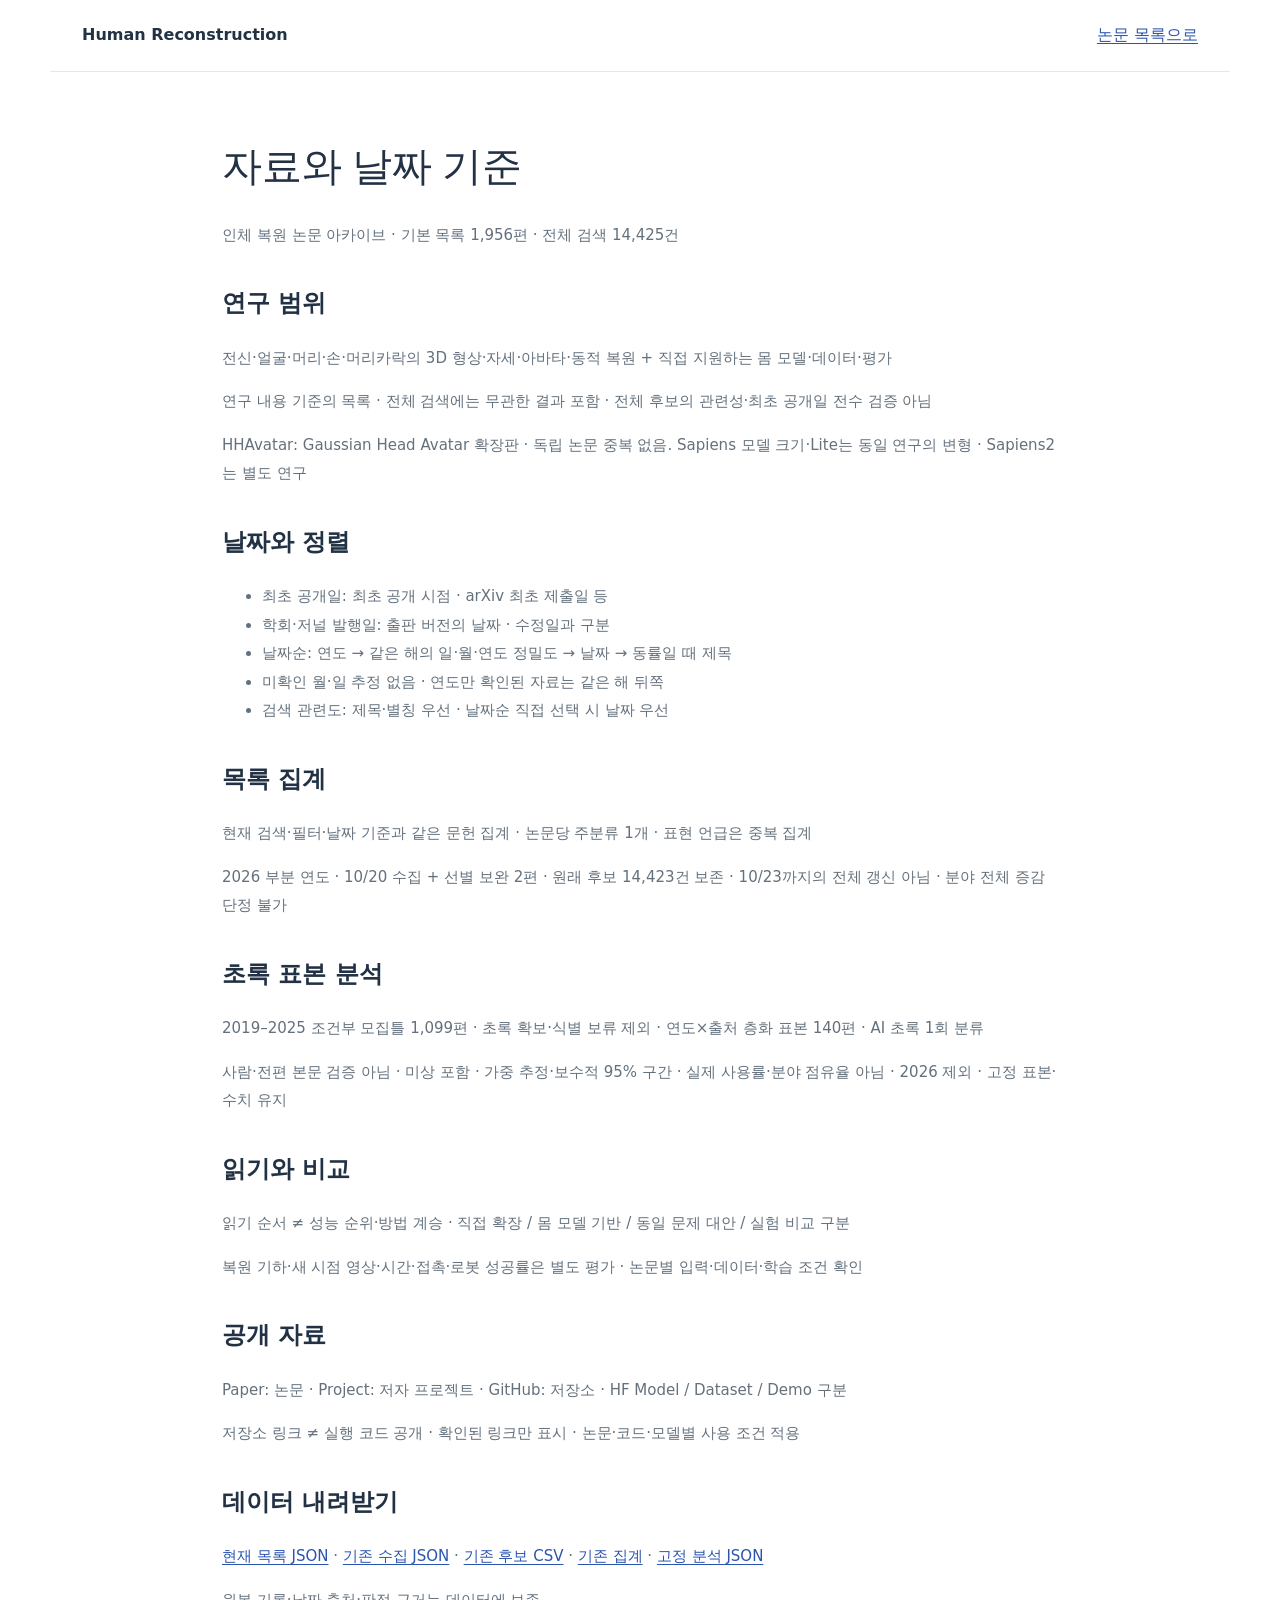
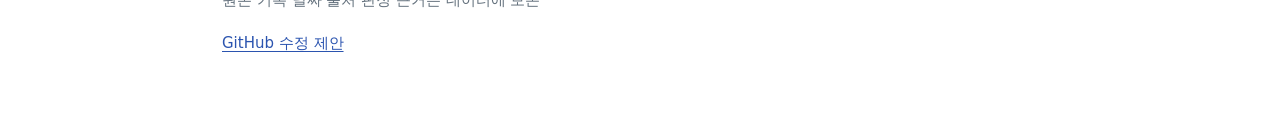
==== about.html @ 9944b43e "Add SACHA semantic Gaussian head avatar compression guide" ====
<!doctype html><html lang="ko"><head><meta charset="utf-8"><meta name="viewport" content="width=device-width,initial-scale=1"><title>자료와 날짜 기준 · Human Reconstruction</title><link rel="stylesheet" href="site.css"></head><body><header class="header"><a class="brand" href="./">Human Reconstruction</a><a href="./">논문 목록으로</a></header><main class="about">
<h1>자료와 날짜 기준</h1><p>인체 복원 논문 아카이브 · 기본 목록 1,956편 · 전체 검색 14,425건</p>
<h2>연구 범위</h2><p>전신·얼굴·머리·손·머리카락의 3D 형상·자세·아바타·동적 복원 + 직접 지원하는 몸 모델·데이터·평가</p><p>연구 내용 기준의 목록 · 전체 검색에는 무관한 결과 포함 · 전체 후보의 관련성·최초 공개일 전수 검증 아님</p><p>HHAvatar: Gaussian Head Avatar 확장판 · 독립 논문 중복 없음. Sapiens 모델 크기·Lite는 동일 연구의 변형 · Sapiens2는 별도 연구</p>
<h2 id="statistics">날짜와 정렬</h2><ul><li>최초 공개일: 최초 공개 시점 · arXiv 최초 제출일 등</li><li>학회·저널 발행일: 출판 버전의 날짜 · 수정일과 구분</li><li>날짜순: 연도 → 같은 해의 일·월·연도 정밀도 → 날짜 → 동률일 때 제목</li><li>미확인 월·일 추정 없음 · 연도만 확인된 자료는 같은 해 뒤쪽</li><li>검색 관련도: 제목·별칭 우선 · 날짜순 직접 선택 시 날짜 우선</li></ul>
<h2>목록 집계</h2><p>현재 검색·필터·날짜 기준과 같은 문헌 집계 · 논문당 주분류 1개 · 표현 언급은 중복 집계</p><p>2026 부분 연도 · 10/20 수집 + 선별 보완 2편 · 원래 후보 14,423건 보존 · 10/23까지의 전체 갱신 아님 · 분야 전체 증감 단정 불가</p>
<h2>초록 표본 분석</h2><p>2019–2025 조건부 모집틀 1,099편 · 초록 확보·식별 보류 제외 · 연도×출처 층화 표본 140편 · AI 초록 1회 분류</p><p>사람·전편 본문 검증 아님 · 미상 포함 · 가중 추정·보수적 95% 구간 · 실제 사용률·분야 점유율 아님 · 2026 제외 · 고정 표본·수치 유지</p>
<h2>읽기와 비교</h2><p>읽기 순서 ≠ 성능 순위·방법 계승 · 직접 확장 / 몸 모델 기반 / 동일 문제 대안 / 실험 비교 구분</p><p>복원 기하·새 시점 영상·시간·접촉·로봇 성공률은 별도 평가 · 논문별 입력·데이터·학습 조건 확인</p>
<h2>공개 자료</h2><p>Paper: 논문 · Project: 저자 프로젝트 · GitHub: 저장소 · HF Model / Dataset / Demo 구분</p><p>저장소 링크 ≠ 실행 코드 공개 · 확인된 링크만 표시 · 논문·코드·모델별 사용 조건 적용</p>
<h2>데이터 내려받기</h2><p><a href="data/reader.json">현재 목록 JSON</a> · <a href="downloads/reference.json">기존 수집 JSON</a> · <a href="downloads/candidates.csv">기존 후보 CSV</a> · <a href="data/statistics.json">기존 집계</a> · <a href="data/research-analysis-v1.json">고정 분석 JSON</a></p><p>원본 기록·날짜 출처·판정 근거는 데이터에 보존</p><p><a href="https://github.com/minoTrey/Human-Reconstruction-Paper-Collection">GitHub 수정 제안</a></p></main></body></html>
---- site.css ----
:root{--paper:#fff;--ink:#223244;--muted:#64717d;--blue:#2b54af;--rule:#e2e8ee;--wash:#f6f8fb;--cyan:#36756e;--orange:#b36a36}
*{box-sizing:border-box}html{scroll-behavior:smooth;scroll-padding-top:20px}body{margin:0;background:var(--paper);color:var(--ink);font:16px/1.65 "Segoe UI","Malgun Gothic",system-ui,sans-serif}button,input,select{font:inherit;color:inherit}button,select,summary{cursor:pointer}a{color:var(--blue);text-underline-offset:3px}a:hover{color:#16377e}button{background:none}button:disabled{cursor:default;opacity:.4}[hidden]{display:none!important}:focus-visible{outline:3px solid #557dd0;outline-offset:3px}.sr-only{position:absolute;width:1px;height:1px;padding:0;margin:-1px;overflow:hidden;clip:rect(0,0,0,0);white-space:nowrap;border:0}.skip{position:absolute;top:-80px;left:20px;z-index:40;background:var(--blue);color:white;padding:10px}.skip:focus{top:10px}
.header,main,footer{max-width:1180px;margin:auto;padding:0 32px}.header{min-height:72px;display:flex;align-items:center;justify-content:space-between;gap:24px;border-bottom:1px solid var(--rule)}.brand{display:flex;align-items:center;gap:10px;text-decoration:none;color:var(--ink);font-size:16px;font-weight:650;white-space:nowrap}.brand svg{width:25px;height:30px;fill:none;stroke:var(--blue);stroke-width:1.3}.brand svg .gridline{stroke:#809bc1;stroke-width:.7}.header nav{display:flex;align-items:center;gap:25px}.header nav a{color:var(--muted);text-decoration:none;font-size:14px;padding:22px 0;border-bottom:2px solid transparent;white-space:nowrap}.header nav a[aria-current]{color:var(--blue);border-color:var(--blue)}.hero{padding:30px 0 24px}.hero h1{font:normal 36px/1.2 Cambria,Georgia,serif;letter-spacing:-.6px;margin:0 0 9px}.hero p{margin:0;color:var(--muted);font-size:14px}.catalog{padding-bottom:40px}
.primary-filters{display:grid;grid-template-columns:minmax(220px,1fr) 190px 150px;gap:14px;align-items:end}.filter-field label,.scope-fields label{display:block;font-size:12px;color:var(--muted);margin:0 0 5px}.primary-filters input,.filter-field select,.scope-fields select,.statistics-controls select{width:100%;height:46px;border:1px solid #cbd5df;border-radius:5px;background:white;padding:0 12px;font-size:14px;min-width:0}.primary-filters input{height:48px;font-size:16px;padding:0 16px}.primary-filters input::placeholder{color:#7c8792}#advanced-filters{margin-top:9px}#advanced-filters>summary{display:flex;gap:9px;align-items:center;width:max-content;font-size:13px;color:var(--muted);min-height:38px;list-style:none}#advanced-filters>summary::before{content:"+";font-size:17px;color:var(--blue)}#advanced-filters[open]>summary::before{content:"−"}#advanced-count{color:var(--blue)}.advanced-grid{display:grid;grid-template-columns:repeat(3,minmax(0,1fr));gap:16px;padding:18px;background:var(--wash);border:1px solid var(--rule);border-radius:5px}.scope-fields{display:grid;grid-template-columns:1fr 1fr;gap:14px;margin-top:16px}.scope-fields p{grid-column:1/-1;margin:0;font-size:12px;color:var(--muted)}.filter-help{font-size:12px;color:var(--muted);margin:12px 0 18px}.results-bar{display:flex;align-items:center;justify-content:space-between;gap:18px;border-bottom:1px solid #9eacb9;padding:10px 0 13px;margin:0}.results-title,.result-tools{display:flex;align-items:center;gap:13px}.results-title h2{margin:0;font-size:17px;font-weight:650}.results-title p{margin:0;font-size:13px;color:var(--muted)}.reset{border:0;padding:7px 0;color:var(--muted);font-size:13px;text-decoration:underline;text-underline-offset:3px}.result-tools select{font-size:13px;border:0;background:white;max-width:130px;padding:7px 4px}.paper-row{position:relative;display:grid;grid-template-columns:58px minmax(0,1fr);gap:18px;padding:21px 0 20px;border-bottom:1px solid var(--rule)}.paper-year{font:normal 21px/1.5 Cambria,Georgia,serif;color:var(--muted)}.paper-year small{display:block;font:11px "Segoe UI",sans-serif;margin-top:3px}.paper-body{min-width:0}.paper-meta{display:flex;flex-wrap:wrap;align-items:center;gap:12px;color:var(--muted);font-size:12px;margin:0 0 5px;line-height:1.5}.paper-meta span+span:before{content:"·";margin-right:12px;color:#a7b0b8}.paper-row h3{font-size:18px;line-height:1.45;font-weight:600;letter-spacing:-.1px;margin:0 0 7px;max-width:960px}.title-button{font:inherit;text-align:left;border:0;padding:0;color:var(--ink);line-height:inherit;cursor:pointer;max-width:100%;overflow-wrap:anywhere}.title-button:hover{color:var(--blue)}.paper-summary{margin:0 0 9px;color:var(--muted);font-size:14px;line-height:1.75;max-width:900px}.paper-actions{display:flex;gap:20px;align-items:center;flex-wrap:wrap;min-height:28px}.paper-actions>a,.paper-actions>button,.paper-tools>summary{font-size:13px;padding:3px 0;border:0;line-height:1.6}.paper-actions>a{text-decoration:underline}.paper-actions>button{color:var(--muted)}.paper-actions>button[aria-pressed=true]{color:var(--blue);font-weight:650}.paper-tools{position:relative}.paper-tools>summary{color:var(--muted);list-style:none}.paper-tools>summary::after{content:" ▾";color:#8997a5}.paper-tool-content{position:absolute;top:100%;right:0;background:white;border:1px solid var(--rule);border-radius:6px;box-shadow:0 8px 24px #22324416;padding:14px 16px;width:280px;z-index:12;font-size:12px}.paper-tool-content button{border:0;color:var(--blue);padding:6px 0;font-size:13px}.paper-tool-content p{color:var(--muted);font-size:12px}.paper-tags{display:flex;gap:7px;flex-wrap:wrap;color:var(--muted);font-size:12px}.paper-tags span:not(:last-child):after{content:","}.pagination{display:flex;justify-content:center;align-items:center;gap:25px;margin:28px 0 10px;font-size:14px}.pagination button{border:1px solid var(--rule);border-radius:5px;background:white;padding:8px 20px;min-height:42px}.empty{padding:65px 10px;text-align:center}.empty h3{font-size:23px;font-weight:500}.empty p{color:var(--muted);font-size:14px}.empty button{border:1px solid var(--rule);padding:10px 15px;border-radius:5px;background:var(--blue);color:white}
.dashboard,.comparison,.reading-section,.history,.directions{padding:28px 0 40px}.section-head{display:flex;align-items:center;justify-content:space-between;gap:24px;margin-bottom:22px}.section-head h2{font:normal 30px/1.3 Cambria,Georgia,"Malgun Gothic",serif;margin:0 0 8px;letter-spacing:-.4px}.section-head p{margin:0;font-size:14px;color:var(--muted)}.quiet-link{white-space:nowrap;font-size:13px}.statistics-controls{display:flex;gap:18px;align-items:end;margin:0 0 22px}.statistics-controls label{font-size:12px;color:var(--muted)}.statistics-controls select{display:block;min-width:240px;margin-top:5px}.chart-grid{display:grid;grid-template-columns:1.4fr 1fr;gap:22px}.chart{padding:21px 20px 16px;border:1px solid var(--rule);border-radius:6px;min-width:0}.chart-head{display:flex;align-items:baseline;justify-content:space-between;gap:10px;margin-bottom:17px}.chart-head h3{margin:0;font-size:16px;font-weight:600}.chart-head>span{font-size:12px;color:var(--muted)}.chart-body svg{display:block;width:100%}.chart-note,.dashboard-note{font-size:12px;color:var(--muted);line-height:1.75;margin:10px 0 0}.dashboard-note{margin-top:18px}.partial-key{display:inline-block;width:9px;height:9px;background:var(--orange);margin-right:6px}.scroll-hint{font-size:13px;color:var(--muted);line-height:1.7;margin:12px 0 18px}.chart-values{font-size:13px;margin-top:14px}.chart-values summary{padding:8px 0;color:var(--blue)}.chart-values p{font-size:12px;color:var(--muted)}.value-scroll{overflow:auto;max-height:330px}.chart-values table{border-collapse:collapse;width:100%;font-size:13px}.chart-values th,.chart-values td{padding:8px;border-bottom:1px solid var(--rule);text-align:left}.heatmap{overflow:auto}.heatmap svg{min-width:700px}
#compare-status{font-size:14px;color:var(--muted);margin-bottom:20px}.comparison button,.reading-section button{color:var(--blue);border:0;padding:6px 0;font-size:13px;line-height:1.7;text-align:left}.comparison #clear-compare{border:1px solid var(--rule);border-radius:5px;padding:8px 13px;white-space:nowrap}.compare-scroll{overflow:auto;max-width:100%}.compare-table{border-collapse:collapse;min-width:720px;width:100%;font-size:14px;line-height:1.8}.compare-table td,.compare-table th{padding:18px 14px;border:1px solid var(--rule);vertical-align:top;text-align:left;min-width:210px;max-width:330px}.compare-table th:first-child{min-width:135px;background:var(--wash)}.compare-table thead th{background:var(--wash)}.compare-table thead th>button:first-child{font-weight:600;color:var(--ink);font-size:14px;margin-bottom:8px}.compare-table thead button{display:block}.compare-table thead button+button{font-size:12px;color:var(--muted)}.field-status{display:block;color:var(--orange);font-size:12px;margin-bottom:5px}.field-sources{margin-top:7px;font-size:12px;color:var(--muted)}.field-sources summary{width:max-content;color:var(--muted)}.field-sources a{display:inline-block;margin-right:10px;padding:5px 0}.unknown{color:var(--muted)}.mobile-comparisons{display:none}#compare-tray{position:fixed;bottom:16px;right:24px;display:flex;align-items:center;gap:18px;padding:12px 18px;background:var(--ink);color:white;border-radius:6px;z-index:15;font-size:13px;box-shadow:0 3px 12px #22324425}#compare-tray a{color:white}
.path-layout{display:grid;grid-template-columns:250px minmax(0,1fr);gap:36px}#path-navigation{display:flex;flex-direction:column;align-items:stretch;gap:5px}#path-navigation button{padding:12px 14px;color:var(--muted);border-left:3px solid transparent;font-size:14px;min-height:48px}#path-navigation button[aria-pressed=true]{color:var(--blue);border-color:var(--blue);background:var(--wash)}.reading-path h3{font-size:21px;margin:0 0 10px;font-weight:600}.reading-path>p{font-size:14px;color:var(--muted);margin:0 0 18px}.reading-path ol{padding-left:26px;columns:auto;margin:0}.reading-path li{padding:16px 0 18px 8px;border-bottom:1px solid var(--rule)}.reading-path li::marker{color:#8c9aaa;font-size:14px}.reading-path li>button:first-child{font-size:16px;line-height:1.5;color:var(--ink);font-weight:600;padding:0}.reading-path li p{font-size:14px;color:var(--muted);margin:8px 0}.reading-path li>button:last-child{font-size:12px;color:var(--muted);padding:4px 0}.relations-browser{border-top:1px solid var(--rule);margin-top:32px;padding-top:18px}.relations-browser>summary{font-size:16px;min-height:44px;color:var(--ink)}.relations-browser>summary span{display:block;font-size:12px;color:var(--muted);margin-left:18px}.relations-browser h3{font-size:20px}.relations-browser p{color:var(--muted);font-size:14px}.relations-browser>select{font-size:14px;min-height:42px;padding:7px 10px;border:1px solid var(--rule);border-radius:4px;background:white}#relationship-list{display:grid;grid-template-columns:1fr 1fr;gap:18px;margin-top:20px}.relationship{padding:18px 0;border-top:1px solid var(--rule)}.relationship .field-status{color:var(--cyan)}.relationship>div{font-size:16px}.relationship button{font-size:16px;font-weight:600}.relationship p{font-size:13px;margin:8px 0}.relationship>a{font-size:12px}.timeline{display:grid;grid-template-columns:repeat(5,minmax(0,1fr));margin:35px 0;gap:20px}.timeline>a{padding:18px 0 0;border-top:2px solid #afc1d8;color:inherit;text-decoration:none}.timeline span{font:21px Cambria,serif;color:var(--blue)}.timeline h3{font-size:16px;margin:10px 0}.timeline p{font-size:14px;color:var(--muted);margin:0}.timeline small{display:block;font-size:12px;color:var(--muted);margin-top:12px}.lineage{padding:22px;background:var(--wash);border-radius:6px;display:grid;grid-template-columns:1fr 1fr;gap:28px}.lineage h3{font-size:17px;margin:0 0 10px}.lineage p{font-size:14px;color:var(--muted);margin:0}.method-route{display:flex;gap:12px;align-items:center;flex-wrap:wrap}.method-route span{font-size:14px}.method-route small{display:block;font-size:11px;color:var(--muted)}.method-route em{font-size:11px;color:var(--muted)}.directions{border-top:1px solid var(--rule)}.direction-grid{display:grid;grid-template-columns:1fr 1fr;gap:24px 40px}.direction-grid article{border-bottom:1px solid var(--rule);padding:10px 0 22px}.direction-grid article>span{font-size:12px;color:var(--blue)}.direction-grid h3{font-size:20px;font-weight:600;margin:8px 0 10px}.direction-grid p{font-size:14px;color:var(--muted);line-height:1.85}.direction-grid article>div{display:flex;gap:18px;font-size:13px}
footer{border-top:1px solid var(--rule);padding-top:25px;padding-bottom:30px;display:flex;justify-content:space-between;gap:25px;font-size:12px;color:var(--muted)}footer small{display:block;margin-top:5px}footer nav{display:flex;gap:20px;flex-wrap:wrap}footer a{color:var(--muted)}dialog{border:1px solid var(--rule);border-radius:8px;max-width:800px;width:calc(100% - 36px);max-height:90vh;padding:34px;color:var(--ink);background:white}dialog::backdrop{background:#22324466}#close-dialog{position:sticky;top:0;float:right;z-index:2;border:1px solid var(--rule);border-radius:50%;width:40px;height:40px;background:white;font-size:24px;line-height:1}dialog h2{font-size:25px;line-height:1.4;margin:20px 0}dialog h3{font-size:17px;margin:26px 0 12px}dialog p,dialog td,dialog th,dialog li{font-size:14px}dialog table{border-collapse:collapse;width:100%;margin:14px 0}dialog td,dialog th{padding:12px 8px;border-bottom:1px solid var(--rule);vertical-align:top;text-align:left}dialog th{width:135px;font-weight:500;color:var(--muted)}dialog .detail-muted{font-size:12px;color:var(--muted)}dialog .detail-links{display:flex;gap:18px;flex-wrap:wrap;align-items:center}dialog .detail-links button{border:0;color:var(--blue);font-size:13px;padding:7px 0}.badge{display:inline-block;font-size:12px;color:var(--muted);margin-right:10px}dialog .source-list{padding-left:20px}dialog .source-list li{margin:8px 0;overflow-wrap:anywhere}dialog pre{font-size:12px;white-space:pre-wrap;overflow-wrap:anywhere}.identity-note{padding:14px;background:var(--wash);font-size:13px}.toast{position:fixed;bottom:20px;left:50%;transform:translateX(-50%);background:var(--ink);color:white;z-index:30;padding:12px 18px;border-radius:5px;font-size:13px;max-width:90vw}.about{max-width:900px;padding-top:40px;padding-bottom:60px}.about h1{font:40px Cambria,serif}.about h2{font-size:24px;margin-top:35px}.about p,.about li{font-size:15px;color:var(--muted);line-height:1.9}.about table{border-collapse:collapse;width:100%;font-size:14px}.about td,.about th{text-align:left;padding:14px 10px;border-bottom:1px solid var(--rule)}.about code{overflow-wrap:anywhere}
@media(max-width:1000px){.header,main,footer{padding-left:26px;padding-right:26px}.header nav{gap:20px}.primary-filters{grid-template-columns:1fr 170px 140px}.chart-grid{grid-template-columns:1fr}.path-layout{grid-template-columns:210px 1fr;gap:25px}.lineage{grid-template-columns:1fr}.chart-head{flex-wrap:wrap}.timeline{gap:15px}}
@media(max-width:700px){html{scroll-padding-top:16px}.header,main,footer{padding-left:20px;padding-right:20px}.header{min-height:0;display:block;padding-top:14px}.brand{font-size:15px;margin-bottom:7px}.brand svg{height:24px;width:21px}.header nav{gap:23px;justify-content:flex-start;overflow:auto}.header nav a{font-size:13px;padding:9px 0 12px;min-height:43px}.hero{padding:23px 0 19px}.hero h1{font-size:28px;line-height:1.2;letter-spacing:-.35px;margin-bottom:10px}.hero p{font-size:13px;line-height:1.7}.primary-filters{grid-template-columns:1fr 125px;gap:11px 12px}.search-field{grid-column:1/-1}.primary-filters input{font-size:16px;height:48px}.filter-field label{font-size:12px}.filter-field select{font-size:14px;height:42px;padding:0 10px}#advanced-filters{margin-top:7px}.advanced-grid{grid-template-columns:1fr 1fr;gap:14px 12px;padding:14px}.scope-fields{grid-template-columns:1fr;gap:13px}.scope-fields p{grid-column:auto}.scope-fields select{font-size:14px}.results-bar{padding:7px 0 10px}.results-title{gap:9px;flex-wrap:wrap}.results-title h2{font-size:16px}.results-title p{font-size:12px}.result-tools{gap:9px}.reset,.result-tools select{font-size:12px}.result-tools select{max-width:106px}.paper-row{display:block;padding:19px 0 18px}.paper-year{position:absolute;top:19px;left:0;font:13px/1.5 "Segoe UI",sans-serif}.paper-year small{font-size:10px;margin:2px 0 0}.paper-meta{padding-left:59px;min-height:20px;font-size:12px;margin-bottom:8px;gap:8px}.paper-meta span+span:before{margin-right:8px}.paper-row h3{font-size:17px;line-height:1.5;margin-bottom:7px}.paper-summary{font-size:13px;line-height:1.8;margin:4px 0 6px}.paper-actions{gap:19px;min-height:40px}.paper-actions>a,.paper-actions>button,.paper-tools>summary{font-size:13px;min-height:40px;display:inline-flex;align-items:center}.paper-tool-content{right:0;width:255px}.pagination{gap:22px;font-size:14px;margin-top:24px}.pagination button{min-height:44px}.dashboard,.comparison,.reading-section,.history,.directions{padding:23px 0 30px}.section-head{display:block;margin-bottom:19px}.section-head h2{font-size:27px}.section-head p{font-size:13px;line-height:1.8}.quiet-link{display:inline-block;margin-top:10px}.statistics-controls{display:grid;grid-template-columns:1fr;gap:12px}.statistics-controls select{width:100%;min-width:0;font-size:14px}.chart-grid{grid-template-columns:1fr;gap:17px}.chart{padding:18px 16px}.chart-head{margin-bottom:18px;gap:8px}.chart-head h3{font-size:16px}.chart-head>span{font-size:12px}.chart-note{font-size:12px}.heatmap svg{min-width:700px}.scroll-hint{font-size:12px}.value-scroll{max-height:300px}.chart-values table{font-size:13px}.comparison #clear-compare{margin-top:14px}.compare-scroll,.comparison>#compare-content>.scroll-hint{display:none}.mobile-comparisons{display:block}.mobile-comparisons>label{display:block;color:var(--muted);font-size:13px;margin:0 0 7px}.mobile-comparisons>select{display:block;width:100%;height:46px;padding:0 10px;font-size:15px;border:1px solid #cbd5df;border-radius:5px;background:white;margin-bottom:20px}.mobile-comparisons article{padding:20px 0;border-top:1px solid var(--rule)}.mobile-comparisons h3{font-size:16px;line-height:1.5;margin:0 0 13px}.mobile-comparisons h3 button{font-size:16px;color:var(--ink);font-weight:600;padding:0}.mobile-comparisons article>div{font-size:14px;line-height:1.9}.field-sources{font-size:12px}#compare-tray{right:16px;bottom:12px;padding:11px 15px;font-size:13px}.path-layout{display:block}#path-navigation{display:grid;grid-template-columns:1fr;gap:0;margin-bottom:22px;border-bottom:1px solid var(--rule)}#path-navigation button{padding:10px 12px;min-height:44px;font-size:13px}.reading-path h3{font-size:20px}.reading-path ol{padding-left:21px}.reading-path li{padding-left:5px}.reading-path li>button:first-child{font-size:16px}.reading-path li p{font-size:13px}.reading-path li>button:last-child{min-height:36px}.relations-browser>summary span{font-size:12px}.relations-browser h3{font-size:19px}#relationship-list{grid-template-columns:1fr;gap:10px}.timeline{display:block;margin:25px 0}.timeline>a{display:block;border-top:0;border-left:2px solid #afc1d8;padding:0 0 24px 19px;margin:0}.timeline h3{font-size:16px;margin:7px 0}.timeline p{font-size:13px}.timeline small{font-size:12px;margin-top:8px}.lineage{padding:19px;gap:22px}.lineage p{font-size:13px}.method-route{gap:12px}.direction-grid{grid-template-columns:1fr;gap:12px}.direction-grid h3{font-size:19px}.direction-grid p{font-size:14px}.direction-grid article>div{font-size:13px}footer{display:block;padding-top:23px;padding-bottom:70px}footer nav{margin-top:18px;gap:13px 18px}dialog{width:calc(100% - 24px);padding:24px 19px;max-height:93vh}#close-dialog{width:40px;height:40px}dialog h2{font-size:22px;line-height:1.45}dialog td,dialog th{font-size:13px;padding:11px 5px}dialog th{width:95px}.about h1{font-size:34px}.about p,.about li{font-size:14px}.about table{font-size:13px}.toast{width:max-content;max-width:90vw}}
@media(prefers-reduced-motion:reduce){html{scroll-behavior:auto}*{transition:none!important}}

.method-facts{margin:16px 0}.method-facts>div{padding:14px 0;border-bottom:1px solid var(--rule)}.method-facts dt{font-size:12px;color:var(--muted);margin-bottom:6px}.method-facts dd{font-size:15px;line-height:1.85;margin:0}.method-extra,.bibliography-table,.original-notes{margin:18px 0}.method-extra>summary,.bibliography-table>summary,.original-notes>summary{font-size:14px;padding:8px 0}.original-notes>summary{font-size:12px;color:var(--muted)}

@media(max-width:700px){.paper-tools{position:static}.paper-tool-content{top:auto;right:0}.header nav a{min-height:44px}}

.reading-search{font-size:13px;color:var(--muted);display:flex;align-items:center;gap:16px;flex-wrap:wrap;margin:0 0 22px}.reading-search button{font-size:13px;padding:4px 0;color:var(--blue)}

/* Focused reader controls; keep data-management notes out of the primary path. */
.search-note:empty{display:none}.search-note{font-size:12px;color:var(--muted);margin:8px 0 0;line-height:1.7}.statistics-selection{border-left:3px solid var(--blue);padding:3px 0 3px 15px;margin:18px 0 22px}.statistics-selection p{font-size:14px;margin:4px 0;line-height:1.7}#statistics-selection{color:var(--muted);font-size:13px}.statistics-selection button{font-size:13px;min-height:44px;padding:8px 0}.partial-year-note{font-size:12px;color:#925024;margin:12px 0 0;line-height:1.6}.heat-zero,.heat-scale{display:inline-block;width:18px;height:11px;vertical-align:middle;margin:0 4px}.heat-zero{background:#edf2f7;border:1px solid #ccd5df}.heat-scale{width:65px;background:linear-gradient(to right,#cbd4ef,#284dc3)}[data-heat-value]{cursor:pointer}[data-heat-value]:focus{stroke:#101d38;stroke-width:2;outline:none}#heatmap-value{min-height:24px}.chart-values select{margin:12px 0 8px 10px;max-width:100%;min-height:44px;border:1px solid #cbd5df;padding:6px 10px;background:white}.chart.coverage>summary{font-size:14px;cursor:pointer;color:var(--muted)}.chart.coverage .chart-head{margin-top:20px}.remove-comparison{font-size:13px;min-height:44px;float:right;margin:0 0 8px 10px}.mobile-comparisons article:after{content:"";display:block;clear:both}body:has(#trends:not([hidden])) #compare-tray{position:static;width:max-content;margin:18px 0 0;box-shadow:none}
@media(max-width:700px){.paper-actions{gap:10px;flex-wrap:wrap}.paper-actions>a,.paper-actions>button,.paper-tools>summary{min-height:44px;min-width:44px;justify-content:center}.paper-meta{font-size:13px}.paper-tools>summary{min-width:55px}.chart-values select{margin-left:0;display:block;width:100%}.mobile-comparisons .remove-comparison{float:none;margin:0 0 7px;padding:0;color:var(--blue)}.statistics-selection p{font-size:13px}.statistics-selection{padding-left:12px}.reading-path li>button:last-child{min-height:44px}}

.statistics-selection button{border:0;background:transparent;color:var(--blue);text-decoration:underline;text-underline-offset:3px;cursor:pointer}.statistics-selection button:hover{text-decoration-thickness:2px}

.paper-year small{display:block}.additional-sources{margin:18px 0}.additional-sources summary{font-size:13px;color:var(--muted)}.bibliography-table th{width:165px}@media(max-width:700px){.paper-year small{font-size:11px}.bibliography-table th{width:104px}.result-tools select{max-width:130px}}

/* A source-backed reading brief is shown only for records with one. */
.paper-brief{margin-top:22px}.brief-io{display:grid;grid-template-columns:1fr 1fr;gap:24px;margin:0;padding:18px 0;border-block:1px solid var(--rule)}.brief-io dt{font-size:13px;font-weight:600;color:var(--muted);margin-bottom:5px}.brief-io dd{margin:0;font-size:16px;line-height:1.7}.brief-steps{padding-left:23px;margin:12px 0 24px}.brief-steps li{padding-left:5px;margin:14px 0}.brief-steps li::marker{color:var(--blue);font-weight:600}.brief-steps strong{font-size:15px;font-weight:600}.brief-steps p{margin:4px 0 0;line-height:1.8}.paper-figure{margin:26px 0 22px}.paper-figure>a{display:block}.paper-figure img{display:block;max-width:100%;width:100%;height:auto}.paper-figure figcaption{font-size:12px;line-height:1.8;margin-top:10px;color:var(--muted)}.paper-figure figcaption span{display:block}.brief-conditions{border-top:1px solid var(--rule);padding-top:14px}.brief-conditions summary{font-size:14px}.brief-conditions a{font-size:13px}.brief-code-note{color:var(--muted);font-size:12px!important;margin:18px 0 0}
@media(max-width:600px){.brief-io{grid-template-columns:1fr;gap:16px;padding:15px 0}.brief-io dd{font-size:15px}.brief-steps{padding-left:21px}.brief-steps p{font-size:15px;line-height:1.8}.paper-figure{margin:22px 0}.paper-figure figcaption{font-size:12px;overflow-wrap:anywhere}}

.figure-open{display:block;padding:0;border:0;width:100%;background:none;cursor:zoom-in}.figure-open img{width:100%;height:auto}
#figure-dialog{width:94vw;height:94vh;max-width:none;max-height:none;margin:auto;padding:0;border:1px solid var(--rule);border-radius:8px;background:#eef1f5;overflow:hidden}
#figure-dialog[open]{display:grid;grid-template-rows:auto minmax(0,1fr) auto}#figure-dialog::backdrop{background:#142335d9}
.figure-toolbar{display:flex;align-items:center;justify-content:space-between;gap:10px;padding:8px 12px;background:white;border-bottom:1px solid var(--rule)}.figure-toolbar strong{font-size:14px;white-space:nowrap}.figure-controls{display:flex;align-items:center;gap:4px}.figure-controls button{min-width:44px;min-height:44px;padding:4px 8px;border:0;border-radius:4px;font-size:16px;background:none}.figure-controls button:hover{background:var(--wash)}.figure-controls output{font-size:13px;min-width:38px;text-align:center;color:var(--muted)}.figure-controls [data-view-close]{font-size:25px}
#figure-stage{min-width:0;min-height:0;overflow:auto;touch-action:none;overscroll-behavior:contain;cursor:grab}#figure-stage.dragging{cursor:grabbing}#figure-canvas{display:flex;align-items:center;justify-content:center;min-width:100%;min-height:100%}#figure-image{display:block;max-width:none;flex-shrink:0;user-select:none;pointer-events:none}.figure-credit{padding:8px 14px;background:white;border-top:1px solid var(--rule);font-size:12px;line-height:1.65;color:var(--muted)}.figure-credit span{display:block}
@media(max-width:600px){#figure-dialog{width:100vw;height:100dvh;border:0;border-radius:0}.figure-toolbar{padding:6px 8px;gap:4px}.figure-toolbar strong{font-size:13px}.figure-controls{gap:1px}.figure-controls button{padding:4px 6px}.figure-controls output{min-width:34px}.figure-credit{padding:7px 10px}}

/* Paper content stays visible;filter widgets and image viewer keep their controls. */
.brief-conditions h3,.bibliography-table>h3,.method-extra>h3{font-size:14px;margin:18px 0 7px}.brief-conditions p{margin:0 0 16px;line-height:1.8}.reader-summary{line-height:1.7}.paper-actions>.paper-tags{position:static;flex-basis:100%;margin-top:2px}.paper-figure figcaption>span+span{font-size:11px}.bibliography-table{margin-bottom:20px}

/* Keep wrapped title text clear of the sticky close control while scrolling. */
#detail-title{padding-inline-end:56px;overflow-wrap:anywhere}
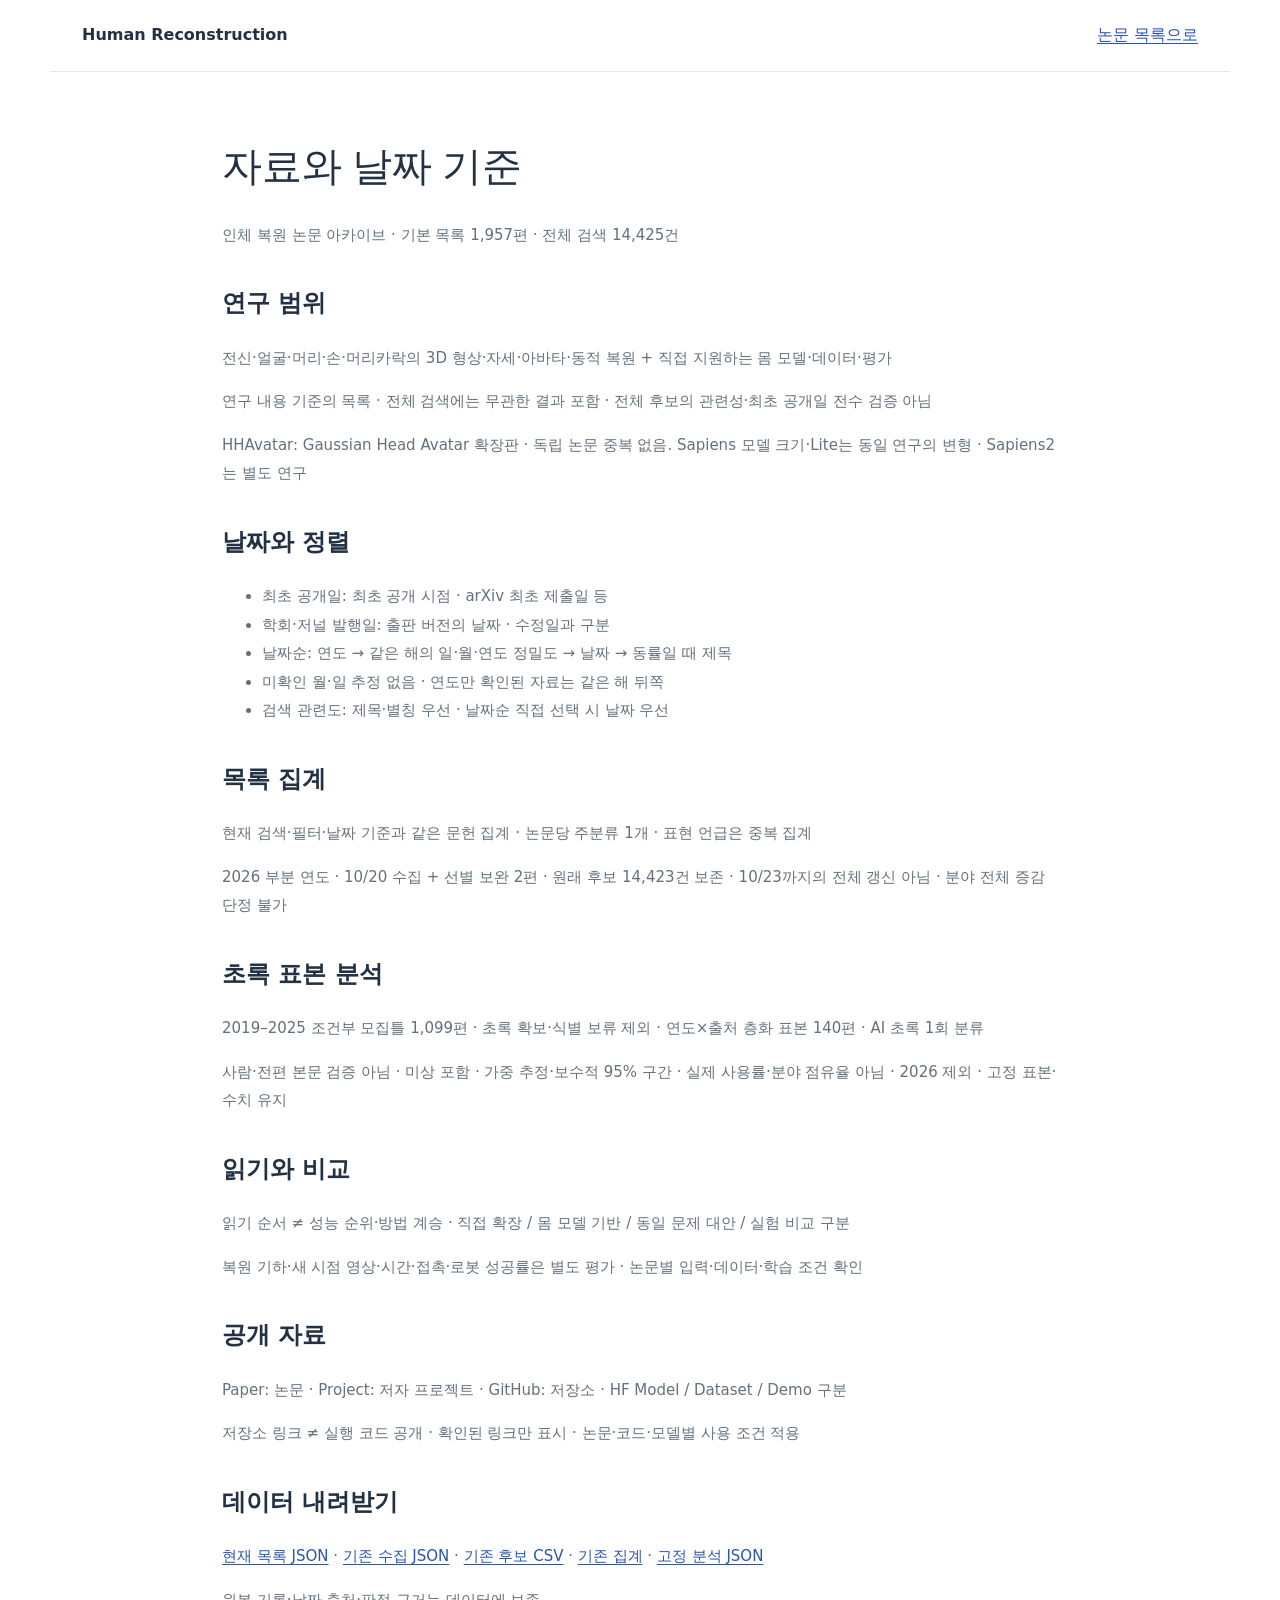
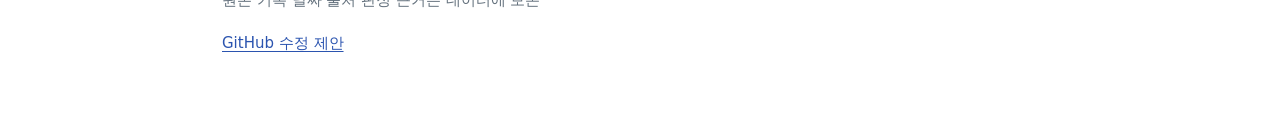
==== commit 2d9285dd: "Add AvatarDynamizer static-to-dynamic avatar guide" ====
--- a/about.html
+++ b/about.html
@@ -1,5 +1,5 @@
 <!doctype html><html lang="ko"><head><meta charset="utf-8"><meta name="viewport" content="width=device-width,initial-scale=1"><title>자료와 날짜 기준 · Human Reconstruction</title><link rel="stylesheet" href="site.css"></head><body><header class="header"><a class="brand" href="./">Human Reconstruction</a><a href="./">논문 목록으로</a></header><main class="about">
-<h1>자료와 날짜 기준</h1><p>인체 복원 논문 아카이브 · 기본 목록 1,956편 · 전체 검색 14,425건</p>
+<h1>자료와 날짜 기준</h1><p>인체 복원 논문 아카이브 · 기본 목록 1,957편 · 전체 검색 14,425건</p>
 <h2>연구 범위</h2><p>전신·얼굴·머리·손·머리카락의 3D 형상·자세·아바타·동적 복원 + 직접 지원하는 몸 모델·데이터·평가</p><p>연구 내용 기준의 목록 · 전체 검색에는 무관한 결과 포함 · 전체 후보의 관련성·최초 공개일 전수 검증 아님</p><p>HHAvatar: Gaussian Head Avatar 확장판 · 독립 논문 중복 없음. Sapiens 모델 크기·Lite는 동일 연구의 변형 · Sapiens2는 별도 연구</p>
 <h2 id="statistics">날짜와 정렬</h2><ul><li>최초 공개일: 최초 공개 시점 · arXiv 최초 제출일 등</li><li>학회·저널 발행일: 출판 버전의 날짜 · 수정일과 구분</li><li>날짜순: 연도 → 같은 해의 일·월·연도 정밀도 → 날짜 → 동률일 때 제목</li><li>미확인 월·일 추정 없음 · 연도만 확인된 자료는 같은 해 뒤쪽</li><li>검색 관련도: 제목·별칭 우선 · 날짜순 직접 선택 시 날짜 우선</li></ul>
 <h2>목록 집계</h2><p>현재 검색·필터·날짜 기준과 같은 문헌 집계 · 논문당 주분류 1개 · 표현 언급은 중복 집계</p><p>2026 부분 연도 · 10/20 수집 + 선별 보완 2편 · 원래 후보 14,423건 보존 · 10/23까지의 전체 갱신 아님 · 분야 전체 증감 단정 불가</p>
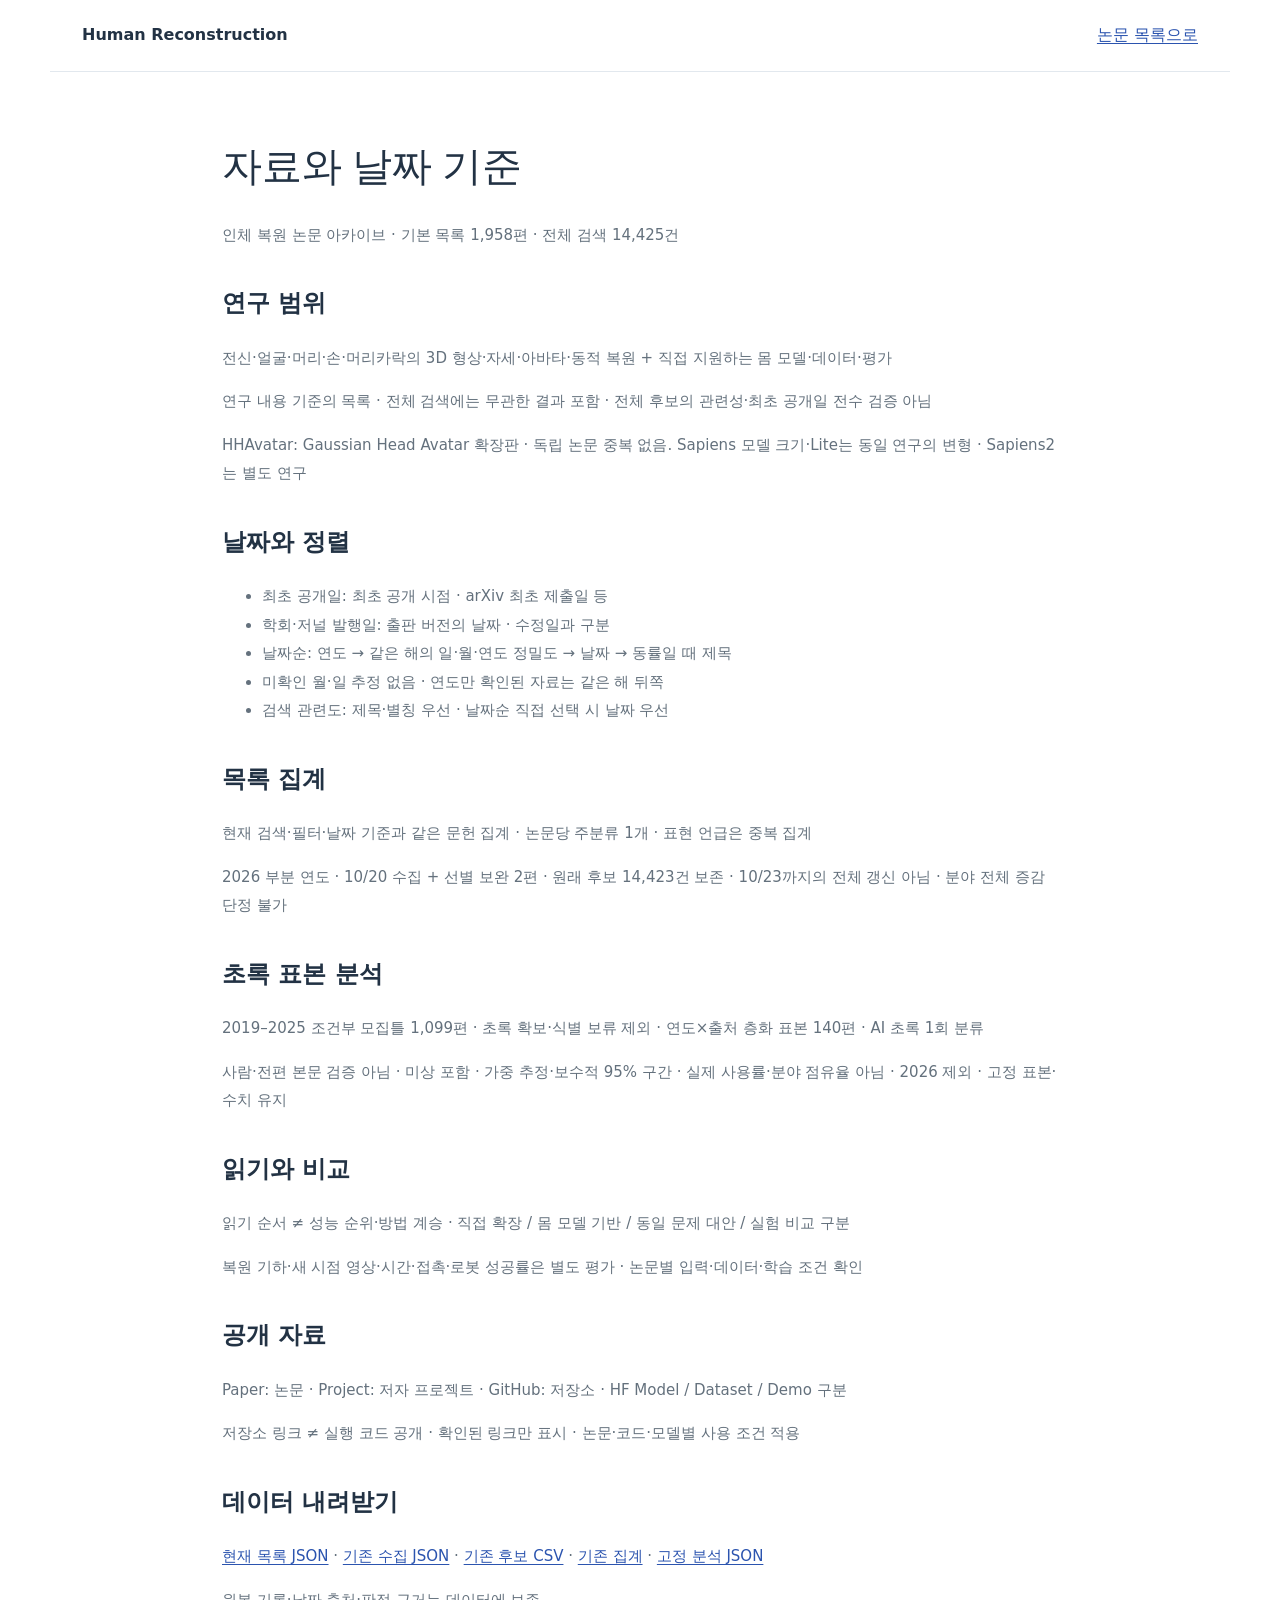
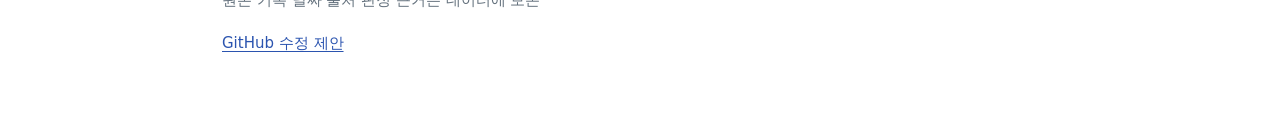
==== commit d93506ce: "Add single-image strand hairstyle reconstruction guide" ====
--- a/about.html
+++ b/about.html
@@ -1,5 +1,5 @@
 <!doctype html><html lang="ko"><head><meta charset="utf-8"><meta name="viewport" content="width=device-width,initial-scale=1"><title>자료와 날짜 기준 · Human Reconstruction</title><link rel="stylesheet" href="site.css"></head><body><header class="header"><a class="brand" href="./">Human Reconstruction</a><a href="./">논문 목록으로</a></header><main class="about">
-<h1>자료와 날짜 기준</h1><p>인체 복원 논문 아카이브 · 기본 목록 1,957편 · 전체 검색 14,425건</p>
+<h1>자료와 날짜 기준</h1><p>인체 복원 논문 아카이브 · 기본 목록 1,958편 · 전체 검색 14,425건</p>
 <h2>연구 범위</h2><p>전신·얼굴·머리·손·머리카락의 3D 형상·자세·아바타·동적 복원 + 직접 지원하는 몸 모델·데이터·평가</p><p>연구 내용 기준의 목록 · 전체 검색에는 무관한 결과 포함 · 전체 후보의 관련성·최초 공개일 전수 검증 아님</p><p>HHAvatar: Gaussian Head Avatar 확장판 · 독립 논문 중복 없음. Sapiens 모델 크기·Lite는 동일 연구의 변형 · Sapiens2는 별도 연구</p>
 <h2 id="statistics">날짜와 정렬</h2><ul><li>최초 공개일: 최초 공개 시점 · arXiv 최초 제출일 등</li><li>학회·저널 발행일: 출판 버전의 날짜 · 수정일과 구분</li><li>날짜순: 연도 → 같은 해의 일·월·연도 정밀도 → 날짜 → 동률일 때 제목</li><li>미확인 월·일 추정 없음 · 연도만 확인된 자료는 같은 해 뒤쪽</li><li>검색 관련도: 제목·별칭 우선 · 날짜순 직접 선택 시 날짜 우선</li></ul>
 <h2>목록 집계</h2><p>현재 검색·필터·날짜 기준과 같은 문헌 집계 · 논문당 주분류 1개 · 표현 언급은 중복 집계</p><p>2026 부분 연도 · 10/20 수집 + 선별 보완 2편 · 원래 후보 14,423건 보존 · 10/23까지의 전체 갱신 아님 · 분야 전체 증감 단정 불가</p>
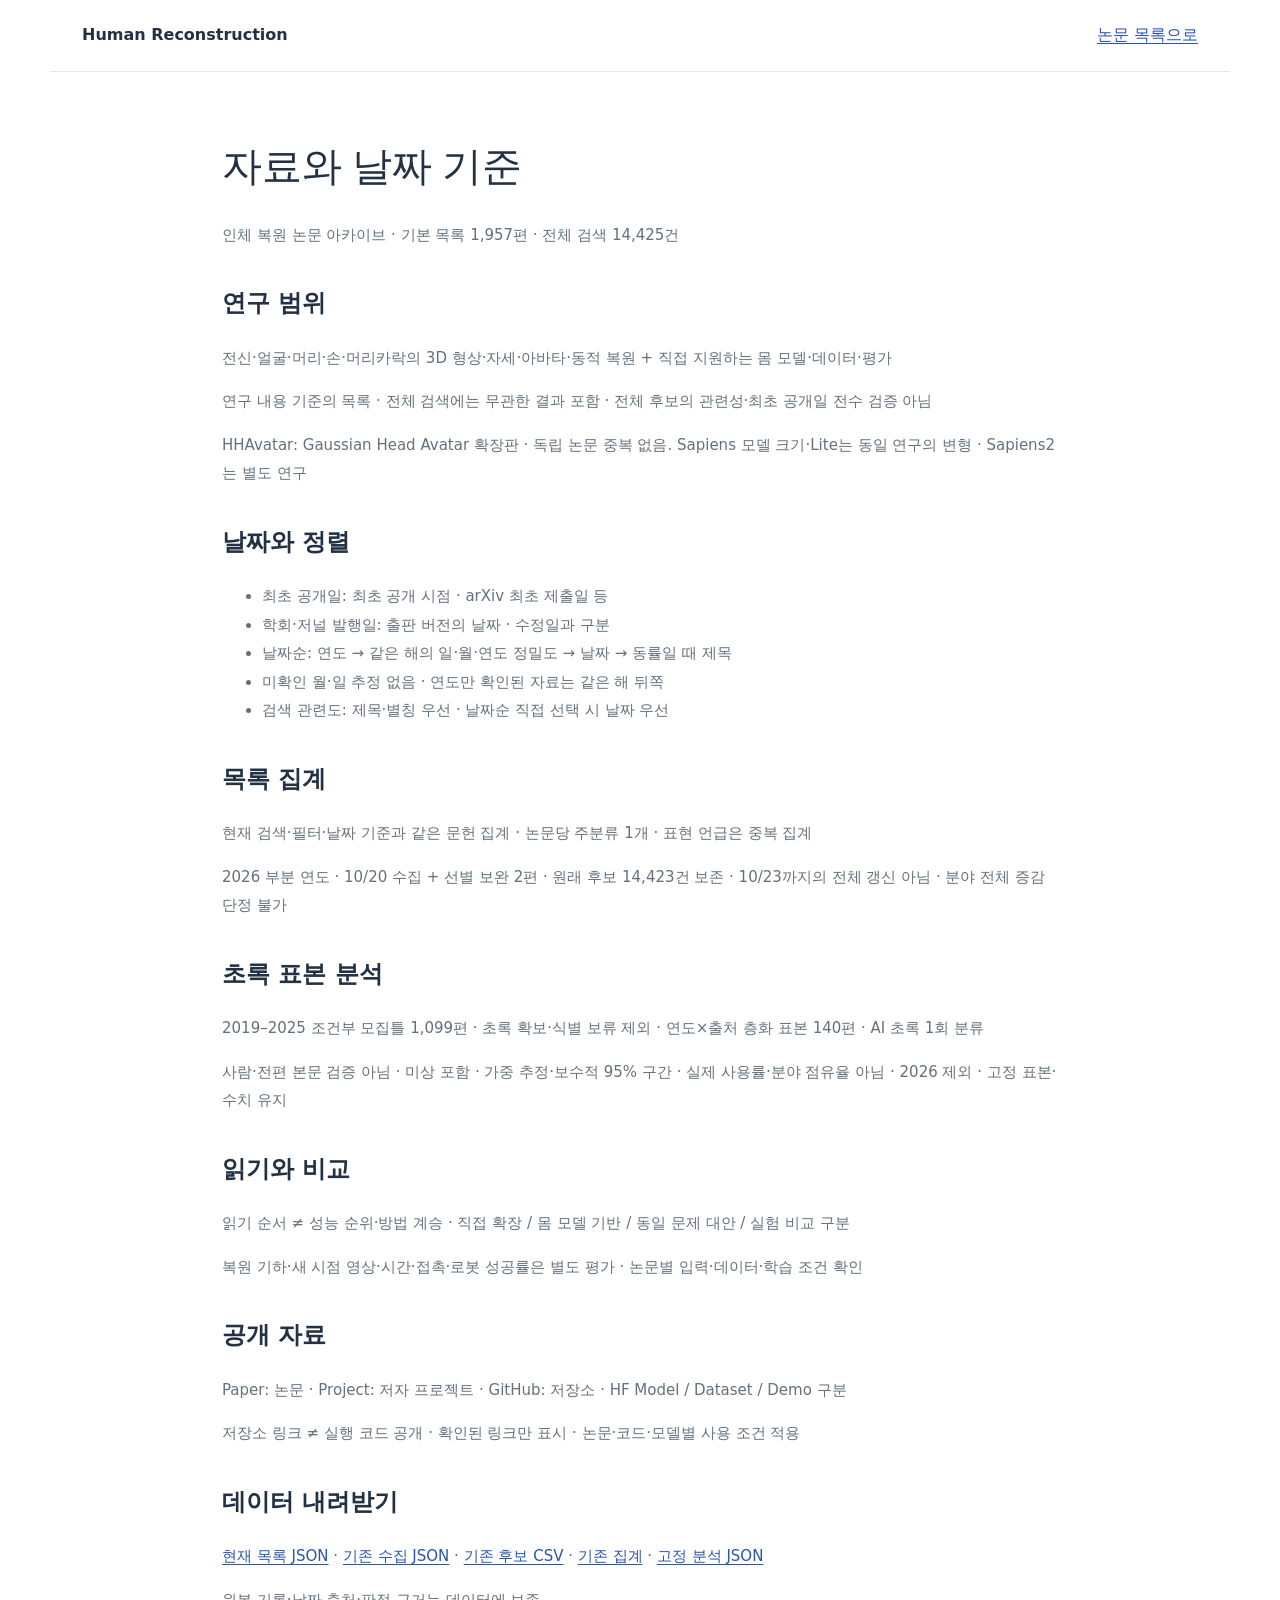
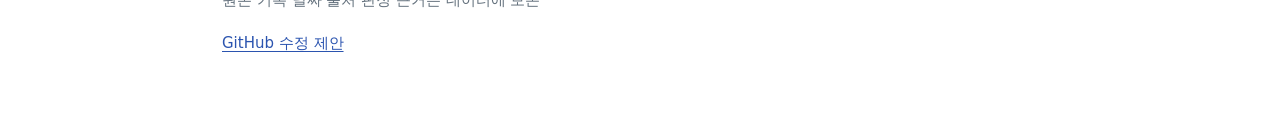
==== commit 096acb6e: "Correct HAT-4D object reconstruction scope and preserve candidate" ====
--- a/about.html
+++ b/about.html
@@ -1,5 +1,5 @@
 <!doctype html><html lang="ko"><head><meta charset="utf-8"><meta name="viewport" content="width=device-width,initial-scale=1"><title>자료와 날짜 기준 · Human Reconstruction</title><link rel="stylesheet" href="site.css"></head><body><header class="header"><a class="brand" href="./">Human Reconstruction</a><a href="./">논문 목록으로</a></header><main class="about">
-<h1>자료와 날짜 기준</h1><p>인체 복원 논문 아카이브 · 기본 목록 1,958편 · 전체 검색 14,425건</p>
+<h1>자료와 날짜 기준</h1><p>인체 복원 논문 아카이브 · 기본 목록 1,957편 · 전체 검색 14,425건</p>
 <h2>연구 범위</h2><p>전신·얼굴·머리·손·머리카락의 3D 형상·자세·아바타·동적 복원 + 직접 지원하는 몸 모델·데이터·평가</p><p>연구 내용 기준의 목록 · 전체 검색에는 무관한 결과 포함 · 전체 후보의 관련성·최초 공개일 전수 검증 아님</p><p>HHAvatar: Gaussian Head Avatar 확장판 · 독립 논문 중복 없음. Sapiens 모델 크기·Lite는 동일 연구의 변형 · Sapiens2는 별도 연구</p>
 <h2 id="statistics">날짜와 정렬</h2><ul><li>최초 공개일: 최초 공개 시점 · arXiv 최초 제출일 등</li><li>학회·저널 발행일: 출판 버전의 날짜 · 수정일과 구분</li><li>날짜순: 연도 → 같은 해의 일·월·연도 정밀도 → 날짜 → 동률일 때 제목</li><li>미확인 월·일 추정 없음 · 연도만 확인된 자료는 같은 해 뒤쪽</li><li>검색 관련도: 제목·별칭 우선 · 날짜순 직접 선택 시 날짜 우선</li></ul>
 <h2>목록 집계</h2><p>현재 검색·필터·날짜 기준과 같은 문헌 집계 · 논문당 주분류 1개 · 표현 언급은 중복 집계</p><p>2026 부분 연도 · 10/20 수집 + 선별 보완 2편 · 원래 후보 14,423건 보존 · 10/23까지의 전체 갱신 아님 · 분야 전체 증감 단정 불가</p>
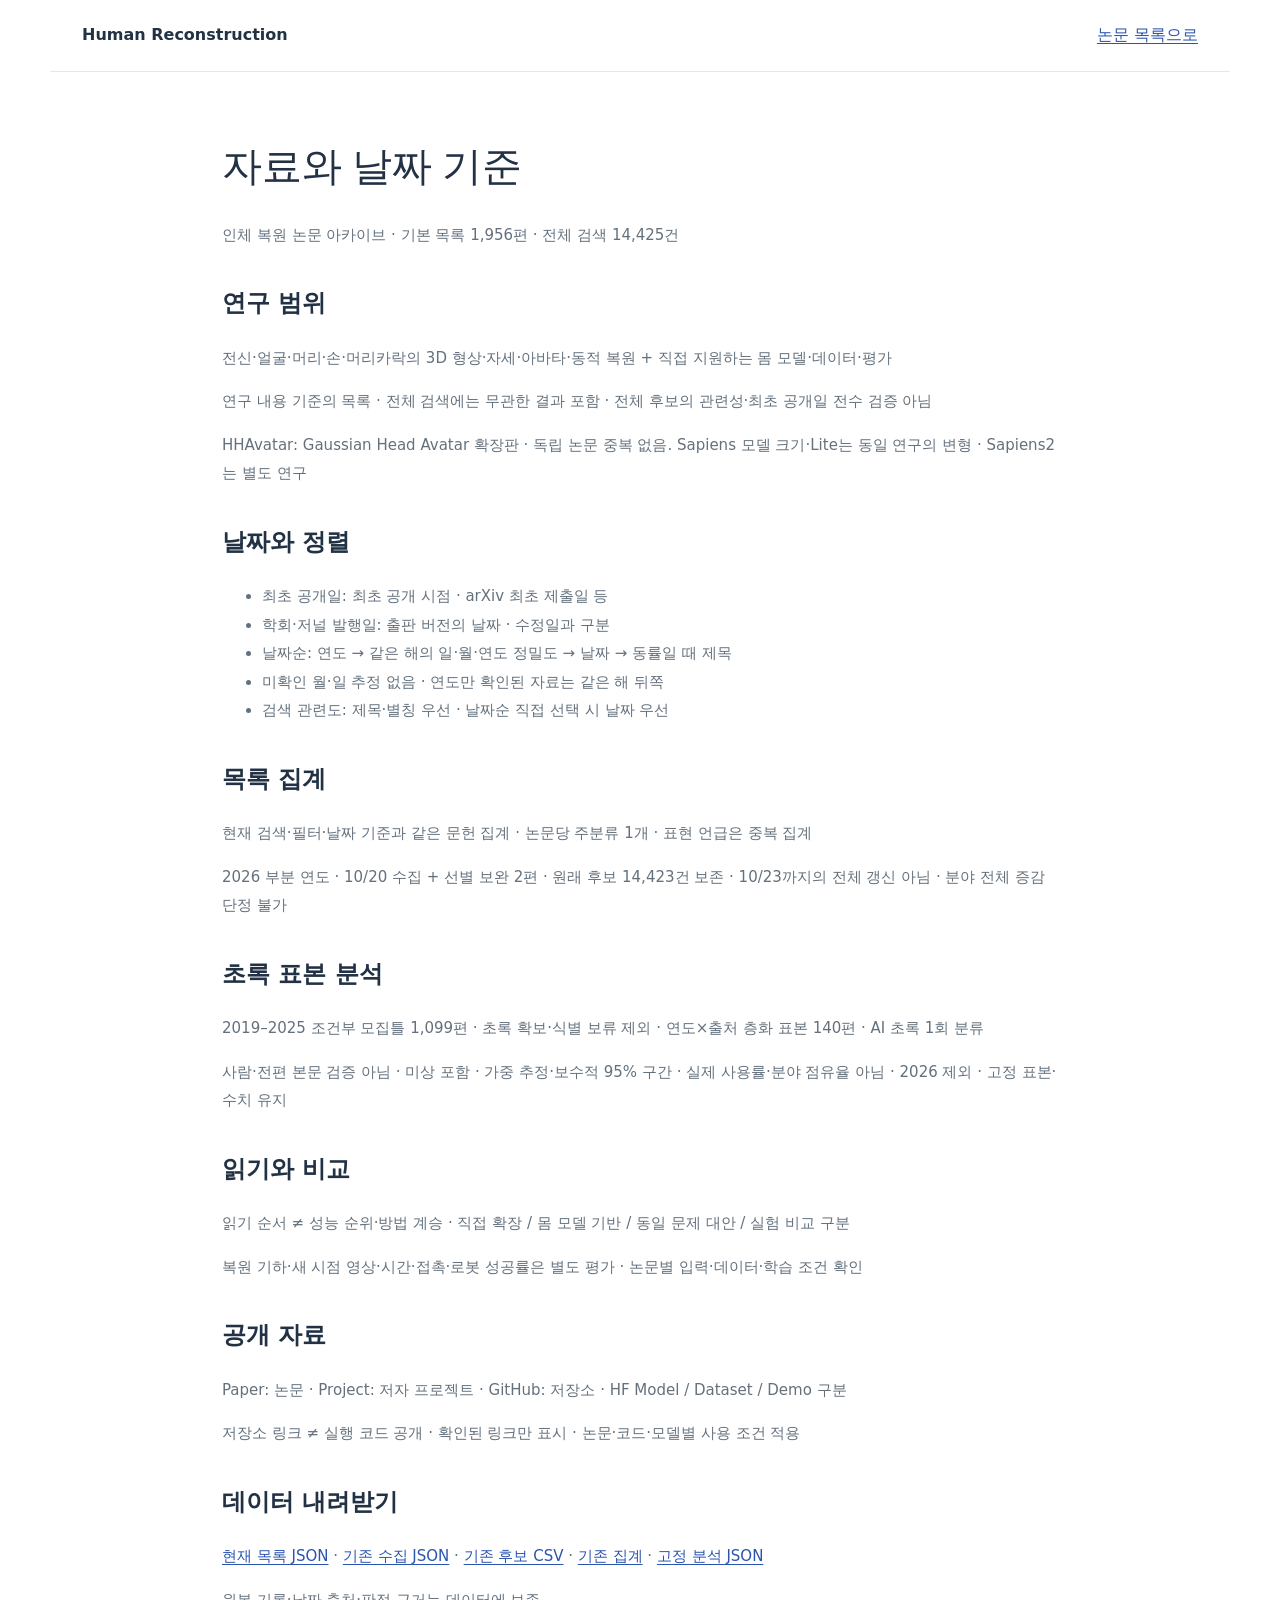
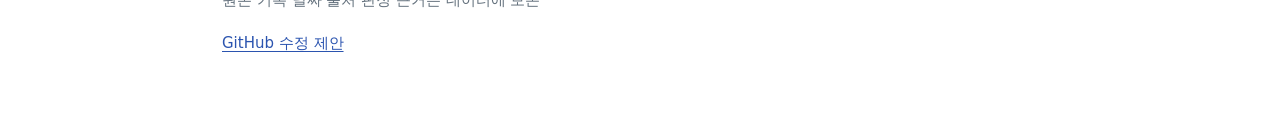
==== commit cbfd5a9a: "Correct InViStream scene privacy scope and preserve broad candidate" ====
--- a/about.html
+++ b/about.html
@@ -1,5 +1,5 @@
 <!doctype html><html lang="ko"><head><meta charset="utf-8"><meta name="viewport" content="width=device-width,initial-scale=1"><title>자료와 날짜 기준 · Human Reconstruction</title><link rel="stylesheet" href="site.css"></head><body><header class="header"><a class="brand" href="./">Human Reconstruction</a><a href="./">논문 목록으로</a></header><main class="about">
-<h1>자료와 날짜 기준</h1><p>인체 복원 논문 아카이브 · 기본 목록 1,957편 · 전체 검색 14,425건</p>
+<h1>자료와 날짜 기준</h1><p>인체 복원 논문 아카이브 · 기본 목록 1,956편 · 전체 검색 14,425건</p>
 <h2>연구 범위</h2><p>전신·얼굴·머리·손·머리카락의 3D 형상·자세·아바타·동적 복원 + 직접 지원하는 몸 모델·데이터·평가</p><p>연구 내용 기준의 목록 · 전체 검색에는 무관한 결과 포함 · 전체 후보의 관련성·최초 공개일 전수 검증 아님</p><p>HHAvatar: Gaussian Head Avatar 확장판 · 독립 논문 중복 없음. Sapiens 모델 크기·Lite는 동일 연구의 변형 · Sapiens2는 별도 연구</p>
 <h2 id="statistics">날짜와 정렬</h2><ul><li>최초 공개일: 최초 공개 시점 · arXiv 최초 제출일 등</li><li>학회·저널 발행일: 출판 버전의 날짜 · 수정일과 구분</li><li>날짜순: 연도 → 같은 해의 일·월·연도 정밀도 → 날짜 → 동률일 때 제목</li><li>미확인 월·일 추정 없음 · 연도만 확인된 자료는 같은 해 뒤쪽</li><li>검색 관련도: 제목·별칭 우선 · 날짜순 직접 선택 시 날짜 우선</li></ul>
 <h2>목록 집계</h2><p>현재 검색·필터·날짜 기준과 같은 문헌 집계 · 논문당 주분류 1개 · 표현 언급은 중복 집계</p><p>2026 부분 연도 · 10/20 수집 + 선별 보완 2편 · 원래 후보 14,423건 보존 · 10/23까지의 전체 갱신 아님 · 분야 전체 증감 단정 불가</p>
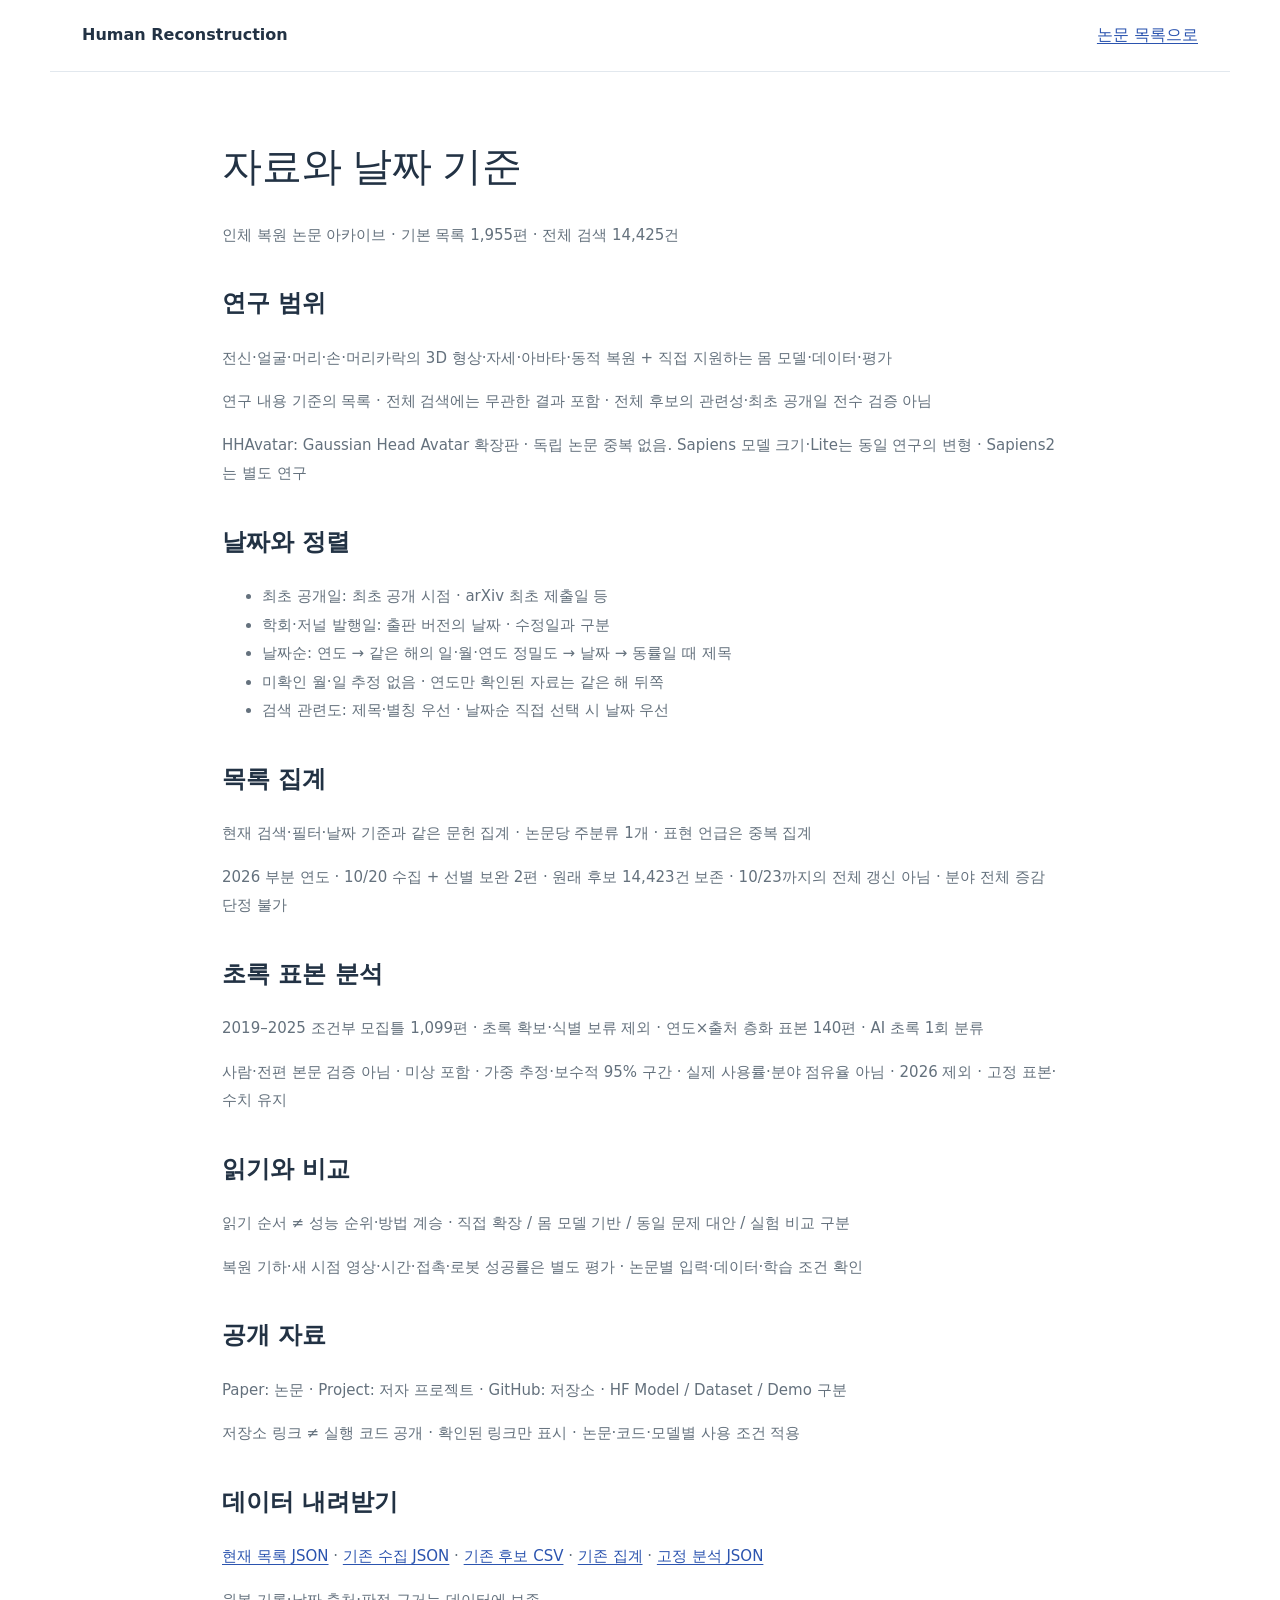
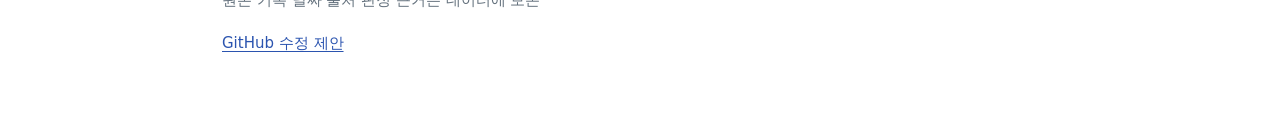
==== commit c934ebf2: "Correct R2S-EGO robot scene scope and preserve broad candidate" ====
--- a/about.html
+++ b/about.html
@@ -1,5 +1,5 @@
 <!doctype html><html lang="ko"><head><meta charset="utf-8"><meta name="viewport" content="width=device-width,initial-scale=1"><title>자료와 날짜 기준 · Human Reconstruction</title><link rel="stylesheet" href="site.css"></head><body><header class="header"><a class="brand" href="./">Human Reconstruction</a><a href="./">논문 목록으로</a></header><main class="about">
-<h1>자료와 날짜 기준</h1><p>인체 복원 논문 아카이브 · 기본 목록 1,956편 · 전체 검색 14,425건</p>
+<h1>자료와 날짜 기준</h1><p>인체 복원 논문 아카이브 · 기본 목록 1,955편 · 전체 검색 14,425건</p>
 <h2>연구 범위</h2><p>전신·얼굴·머리·손·머리카락의 3D 형상·자세·아바타·동적 복원 + 직접 지원하는 몸 모델·데이터·평가</p><p>연구 내용 기준의 목록 · 전체 검색에는 무관한 결과 포함 · 전체 후보의 관련성·최초 공개일 전수 검증 아님</p><p>HHAvatar: Gaussian Head Avatar 확장판 · 독립 논문 중복 없음. Sapiens 모델 크기·Lite는 동일 연구의 변형 · Sapiens2는 별도 연구</p>
 <h2 id="statistics">날짜와 정렬</h2><ul><li>최초 공개일: 최초 공개 시점 · arXiv 최초 제출일 등</li><li>학회·저널 발행일: 출판 버전의 날짜 · 수정일과 구분</li><li>날짜순: 연도 → 같은 해의 일·월·연도 정밀도 → 날짜 → 동률일 때 제목</li><li>미확인 월·일 추정 없음 · 연도만 확인된 자료는 같은 해 뒤쪽</li><li>검색 관련도: 제목·별칭 우선 · 날짜순 직접 선택 시 날짜 우선</li></ul>
 <h2>목록 집계</h2><p>현재 검색·필터·날짜 기준과 같은 문헌 집계 · 논문당 주분류 1개 · 표현 언급은 중복 집계</p><p>2026 부분 연도 · 10/20 수집 + 선별 보완 2편 · 원래 후보 14,423건 보존 · 10/23까지의 전체 갱신 아님 · 분야 전체 증감 단정 불가</p>
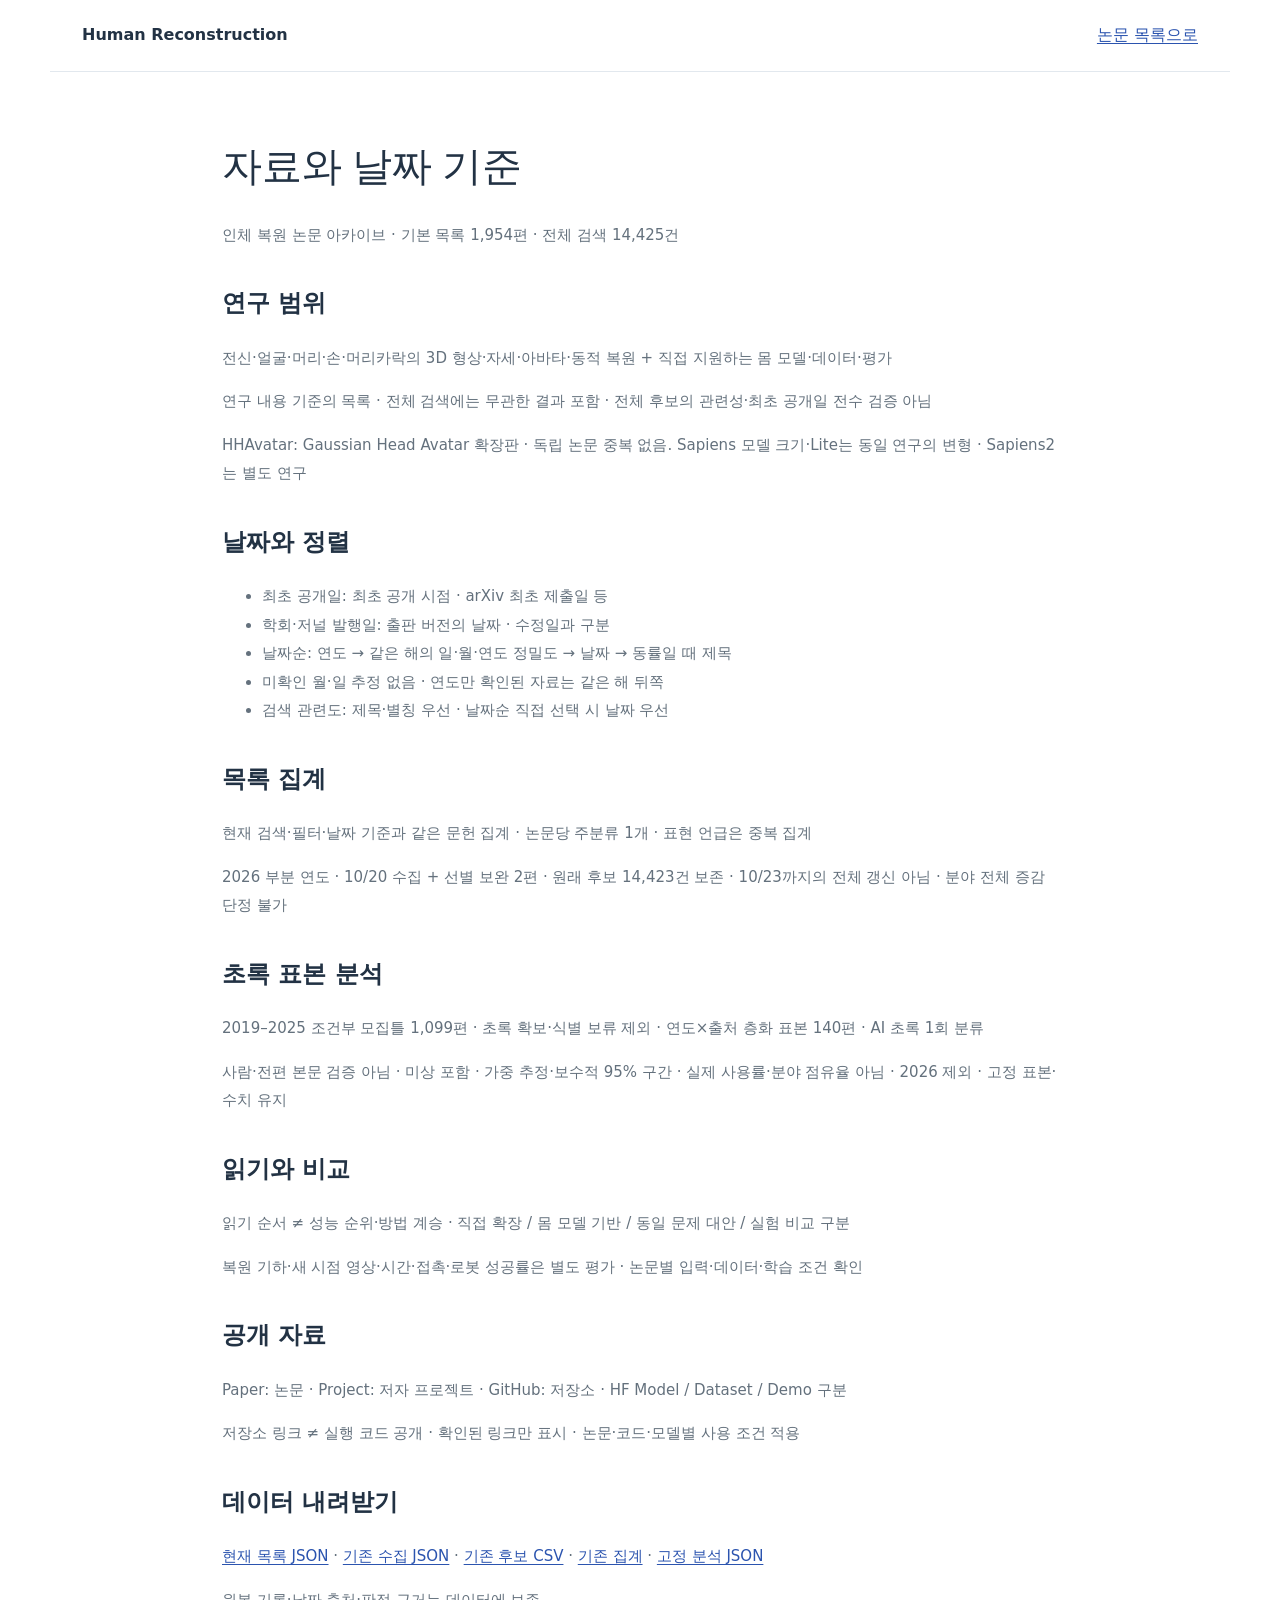
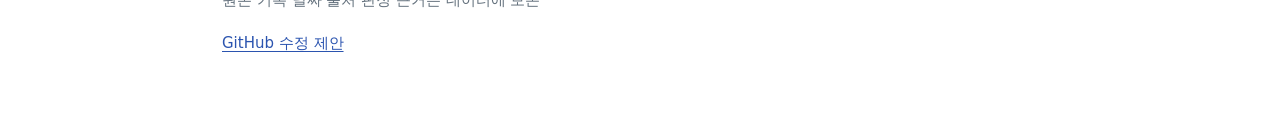
==== commit 9f690b11: "Correct SM4RT general scene scope and preserve broad candidate" ====
--- a/about.html
+++ b/about.html
@@ -1,5 +1,5 @@
 <!doctype html><html lang="ko"><head><meta charset="utf-8"><meta name="viewport" content="width=device-width,initial-scale=1"><title>자료와 날짜 기준 · Human Reconstruction</title><link rel="stylesheet" href="site.css"></head><body><header class="header"><a class="brand" href="./">Human Reconstruction</a><a href="./">논문 목록으로</a></header><main class="about">
-<h1>자료와 날짜 기준</h1><p>인체 복원 논문 아카이브 · 기본 목록 1,955편 · 전체 검색 14,425건</p>
+<h1>자료와 날짜 기준</h1><p>인체 복원 논문 아카이브 · 기본 목록 1,954편 · 전체 검색 14,425건</p>
 <h2>연구 범위</h2><p>전신·얼굴·머리·손·머리카락의 3D 형상·자세·아바타·동적 복원 + 직접 지원하는 몸 모델·데이터·평가</p><p>연구 내용 기준의 목록 · 전체 검색에는 무관한 결과 포함 · 전체 후보의 관련성·최초 공개일 전수 검증 아님</p><p>HHAvatar: Gaussian Head Avatar 확장판 · 독립 논문 중복 없음. Sapiens 모델 크기·Lite는 동일 연구의 변형 · Sapiens2는 별도 연구</p>
 <h2 id="statistics">날짜와 정렬</h2><ul><li>최초 공개일: 최초 공개 시점 · arXiv 최초 제출일 등</li><li>학회·저널 발행일: 출판 버전의 날짜 · 수정일과 구분</li><li>날짜순: 연도 → 같은 해의 일·월·연도 정밀도 → 날짜 → 동률일 때 제목</li><li>미확인 월·일 추정 없음 · 연도만 확인된 자료는 같은 해 뒤쪽</li><li>검색 관련도: 제목·별칭 우선 · 날짜순 직접 선택 시 날짜 우선</li></ul>
 <h2>목록 집계</h2><p>현재 검색·필터·날짜 기준과 같은 문헌 집계 · 논문당 주분류 1개 · 표현 언급은 중복 집계</p><p>2026 부분 연도 · 10/20 수집 + 선별 보완 2편 · 원래 후보 14,423건 보존 · 10/23까지의 전체 갱신 아님 · 분야 전체 증감 단정 불가</p>
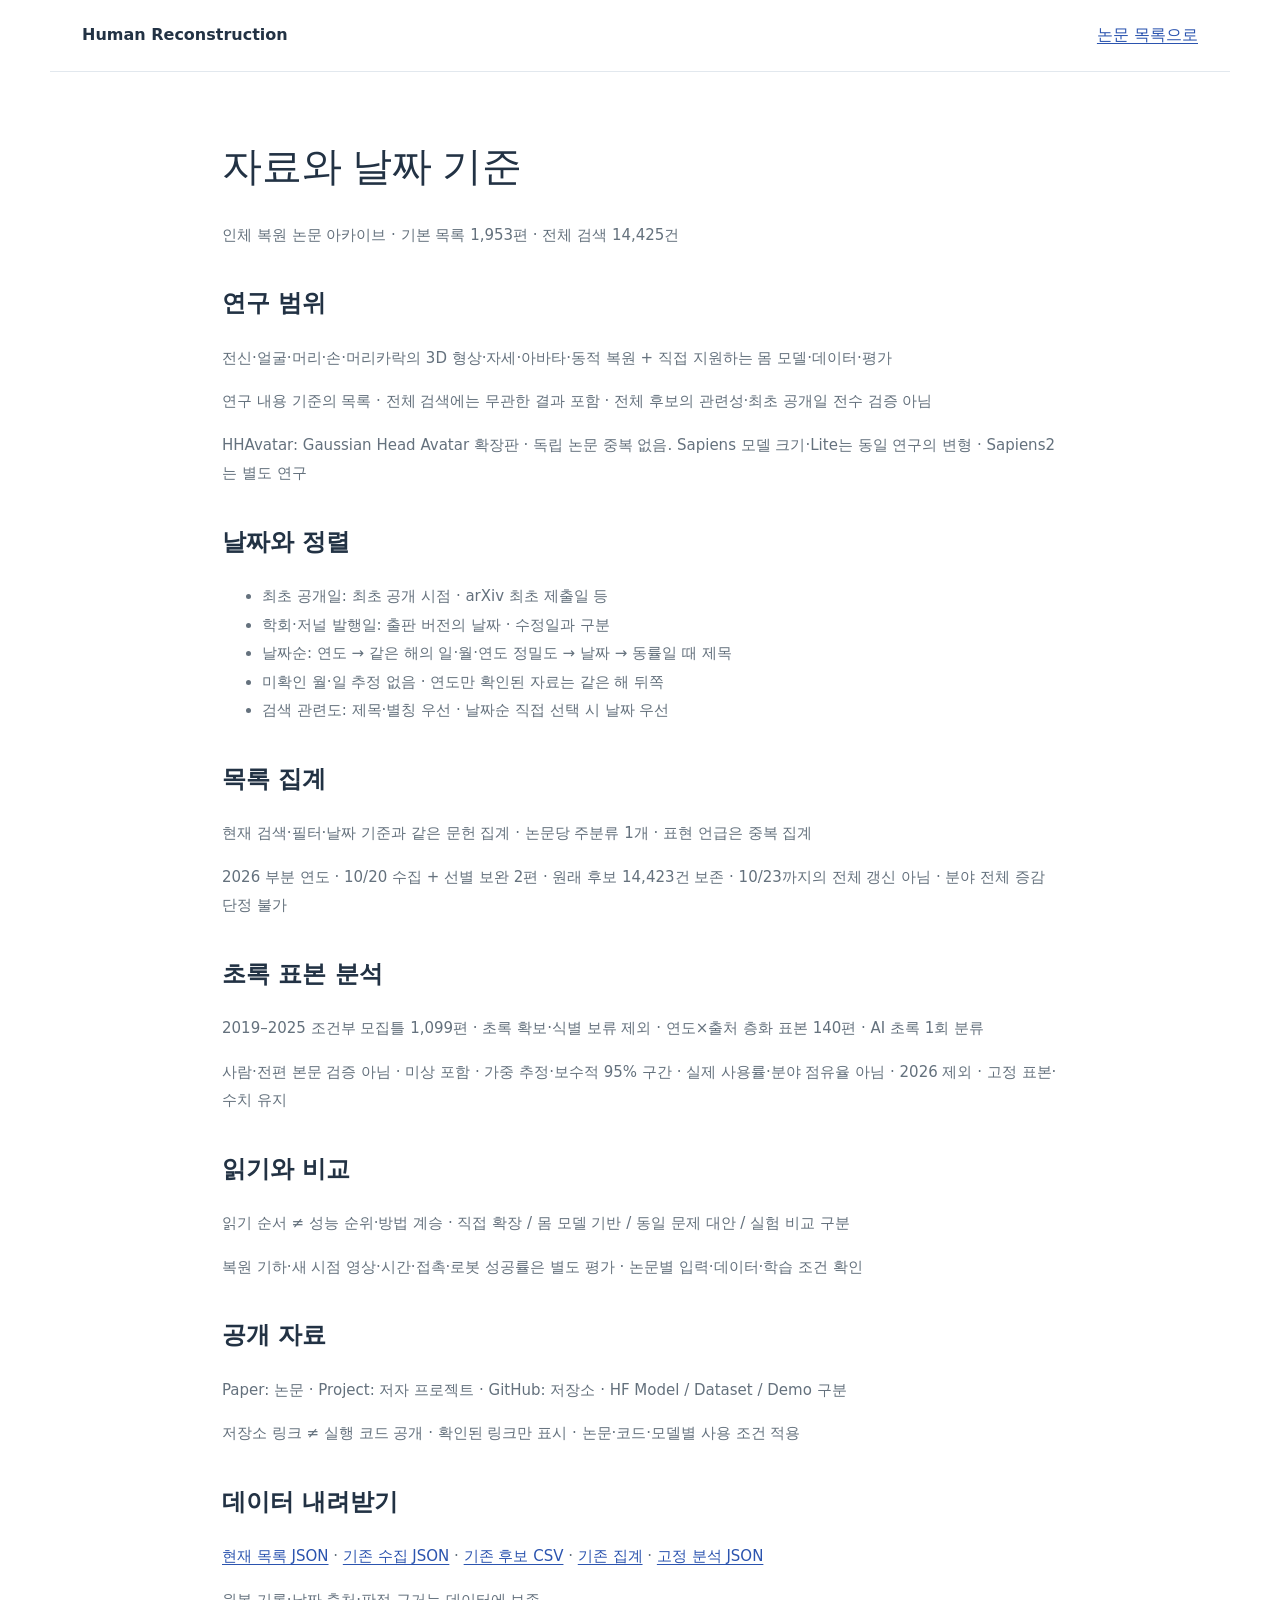
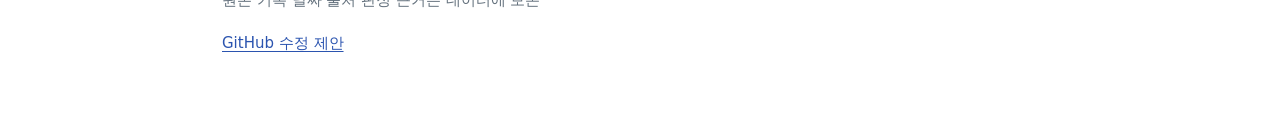
==== commit 2ca680a2: "Correct DB-3DME human-rating scope and preserve workshop lineage" ====
--- a/about.html
+++ b/about.html
@@ -1,5 +1,5 @@
 <!doctype html><html lang="ko"><head><meta charset="utf-8"><meta name="viewport" content="width=device-width,initial-scale=1"><title>자료와 날짜 기준 · Human Reconstruction</title><link rel="stylesheet" href="site.css"></head><body><header class="header"><a class="brand" href="./">Human Reconstruction</a><a href="./">논문 목록으로</a></header><main class="about">
-<h1>자료와 날짜 기준</h1><p>인체 복원 논문 아카이브 · 기본 목록 1,954편 · 전체 검색 14,425건</p>
+<h1>자료와 날짜 기준</h1><p>인체 복원 논문 아카이브 · 기본 목록 1,953편 · 전체 검색 14,425건</p>
 <h2>연구 범위</h2><p>전신·얼굴·머리·손·머리카락의 3D 형상·자세·아바타·동적 복원 + 직접 지원하는 몸 모델·데이터·평가</p><p>연구 내용 기준의 목록 · 전체 검색에는 무관한 결과 포함 · 전체 후보의 관련성·최초 공개일 전수 검증 아님</p><p>HHAvatar: Gaussian Head Avatar 확장판 · 독립 논문 중복 없음. Sapiens 모델 크기·Lite는 동일 연구의 변형 · Sapiens2는 별도 연구</p>
 <h2 id="statistics">날짜와 정렬</h2><ul><li>최초 공개일: 최초 공개 시점 · arXiv 최초 제출일 등</li><li>학회·저널 발행일: 출판 버전의 날짜 · 수정일과 구분</li><li>날짜순: 연도 → 같은 해의 일·월·연도 정밀도 → 날짜 → 동률일 때 제목</li><li>미확인 월·일 추정 없음 · 연도만 확인된 자료는 같은 해 뒤쪽</li><li>검색 관련도: 제목·별칭 우선 · 날짜순 직접 선택 시 날짜 우선</li></ul>
 <h2>목록 집계</h2><p>현재 검색·필터·날짜 기준과 같은 문헌 집계 · 논문당 주분류 1개 · 표현 언급은 중복 집계</p><p>2026 부분 연도 · 10/20 수집 + 선별 보완 2편 · 원래 후보 14,423건 보존 · 10/23까지의 전체 갱신 아님 · 분야 전체 증감 단정 불가</p>
